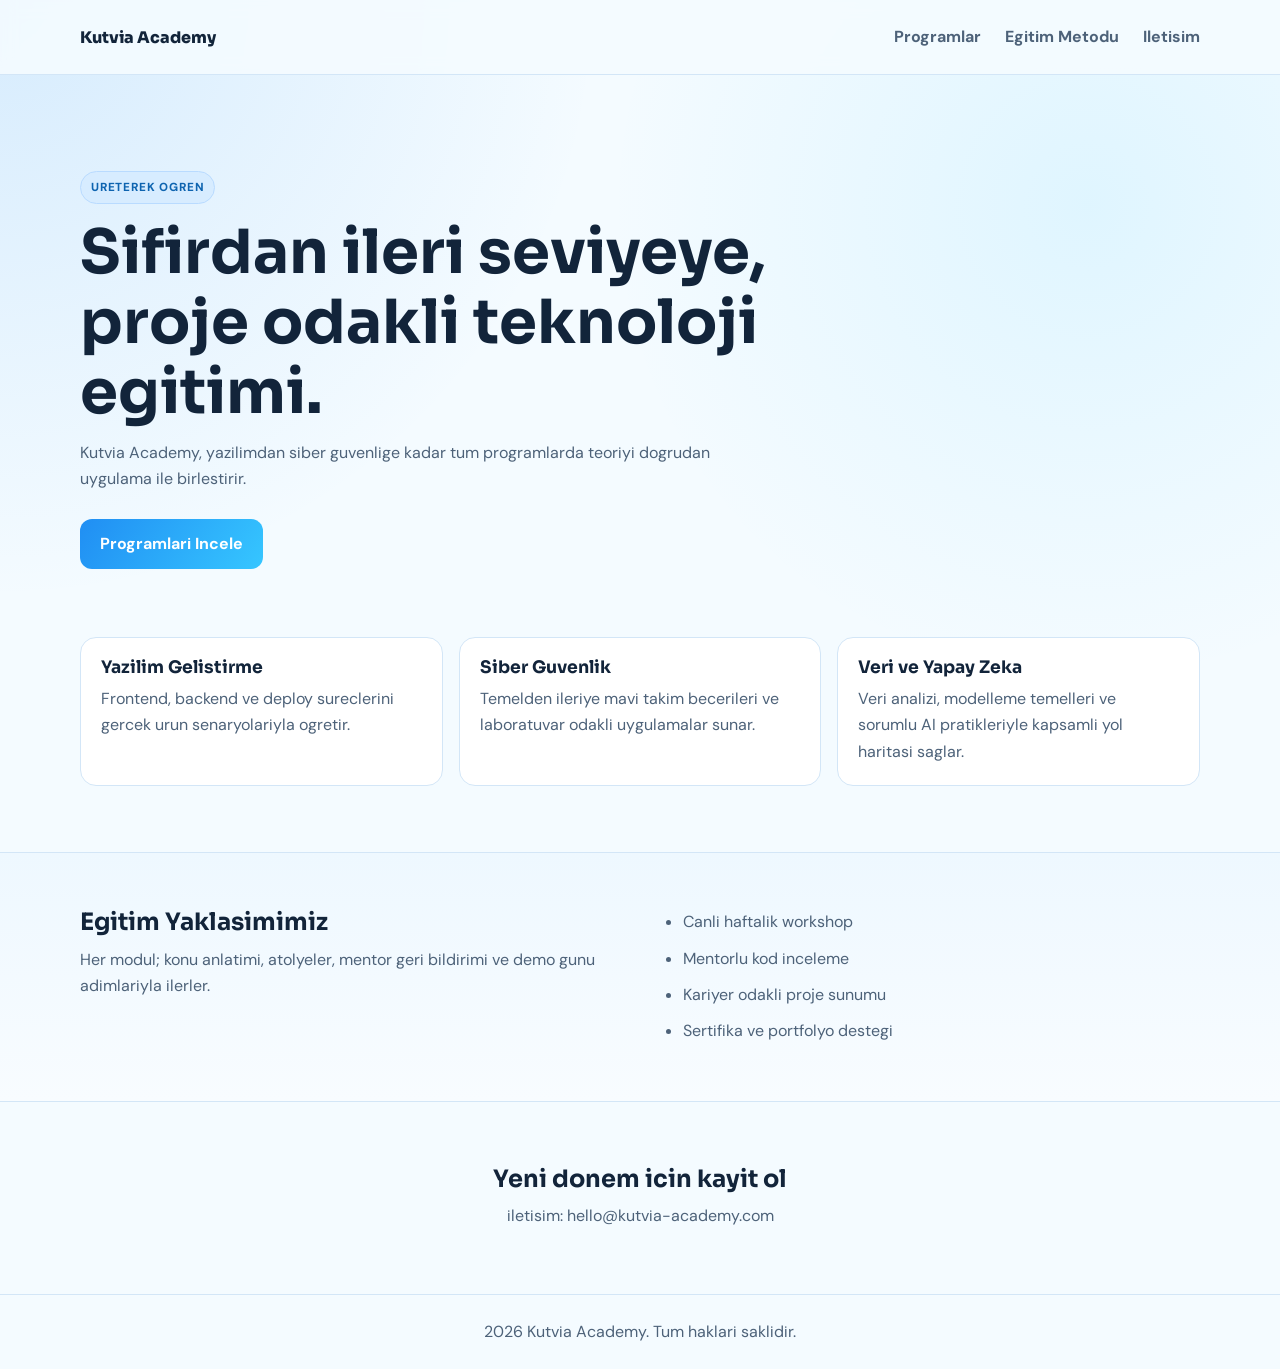
==== index.html @ eec4c349 "Initial standalone brand website" ====
﻿<!DOCTYPE html>
<html lang="tr">
<head>
  <meta charset="UTF-8" />
  <meta name="viewport" content="width=device-width, initial-scale=1.0" />
  <title>Kutvia Academy | Uygulamali Teknoloji Egitimi</title>
  <link rel="preconnect" href="https://fonts.googleapis.com" />
  <link rel="preconnect" href="https://fonts.gstatic.com" crossorigin />
  <link href="https://fonts.googleapis.com/css2?family=Sora:wght@500;600;700;800&family=DM+Sans:wght@400;500;700&display=swap" rel="stylesheet" />
  <link rel="stylesheet" href="assets/css/style.css" />
</head>
<body>
  <header class="site-header">
    <nav class="nav container">
      <a class="logo" href="#ana">Kutvia Academy</a>
      <button class="menu-btn" id="menuBtn" aria-expanded="false" aria-controls="navMenu" aria-label="Menu">
        <span></span><span></span><span></span>
      </button>
      <ul class="menu" id="navMenu">
        <li><a href="#programlar">Programlar</a></li>
        <li><a href="#metot">Egitim Metodu</a></li>
        <li><a href="#iletisim">Iletisim</a></li>
      </ul>
    </nav>
  </header>

  <main id="ana">
    <section class="hero container">
      <p class="eyebrow">Ureterek Ogren</p>
      <h1>Sifirdan ileri seviyeye, proje odakli teknoloji egitimi.</h1>
      <p class="lead">Kutvia Academy, yazilimdan siber guvenlige kadar tum programlarda teoriyi dogrudan uygulama ile birlestirir.</p>
      <a class="btn" href="#programlar">Programlari Incele</a>
    </section>

    <section class="tracks container" id="programlar">
      <article class="track">
        <h2>Yazilim Gelistirme</h2>
        <p>Frontend, backend ve deploy sureclerini gercek urun senaryolariyla ogretir.</p>
      </article>
      <article class="track">
        <h2>Siber Guvenlik</h2>
        <p>Temelden ileriye mavi takim becerileri ve laboratuvar odakli uygulamalar sunar.</p>
      </article>
      <article class="track">
        <h2>Veri ve Yapay Zeka</h2>
        <p>Veri analizi, modelleme temelleri ve sorumlu AI pratikleriyle kapsamli yol haritasi saglar.</p>
      </article>
    </section>

    <section class="method" id="metot">
      <div class="container grid">
        <div>
          <h2>Egitim Yaklasimimiz</h2>
          <p>Her modul; konu anlatimi, atolyeler, mentor geri bildirimi ve demo gunu adimlariyla ilerler.</p>
        </div>
        <ul>
          <li>Canli haftalik workshop</li>
          <li>Mentorlu kod inceleme</li>
          <li>Kariyer odakli proje sunumu</li>
          <li>Sertifika ve portfolyo destegi</li>
        </ul>
      </div>
    </section>

    <section class="contact container" id="iletisim">
      <h2>Yeni donem icin kayit ol</h2>
      <p>iletisim: hello@kutvia-academy.com</p>
    </section>
  </main>

  <footer class="footer">
    <div class="container"><p>2026 Kutvia Academy. Tum haklari saklidir.</p></div>
  </footer>

  <script src="assets/js/main.js"></script>
</body>
</html>
---- assets/css/style.css ----
﻿* { box-sizing: border-box; margin: 0; padding: 0; }
:root {
  --bg: #f4fbff;
  --panel: #ffffff;
  --line: #d3e6f7;
  --text: #12243a;
  --muted: #4d6279;
  --accent: #208ef3;
  --accent-2: #36c6ff;
}
body {
  font-family: "DM Sans", sans-serif;
  color: var(--text);
  line-height: 1.65;
  background:
    radial-gradient(circle at 0 0, rgba(32, 142, 243, 0.14) 0, transparent 32%),
    radial-gradient(circle at 85% 15%, rgba(54, 198, 255, 0.11) 0, transparent 30%),
    var(--bg);
}
body.menu-open { overflow: hidden; }
.container { width: min(1120px, 92%); margin: 0 auto; }
.site-header {
  position: sticky;
  top: 0;
  z-index: 40;
  backdrop-filter: blur(8px);
  background: rgba(244, 251, 255, 0.9);
  border-bottom: 1px solid var(--line);
}
.nav { min-height: 74px; display: flex; align-items: center; justify-content: space-between; }
.logo { text-decoration: none; color: var(--text); font: 800 1rem Sora, sans-serif; }
.menu { list-style: none; display: flex; gap: 24px; }
.menu a { text-decoration: none; color: var(--muted); font-weight: 700; }
.menu a:hover { color: var(--accent); }
.menu-btn { display: none; border: 0; background: none; }
.menu-btn span { display: block; width: 24px; height: 2px; margin: 5px 0; background: var(--text); }
.hero { padding: 96px 0 56px; }
.eyebrow {
  display: inline-block;
  color: #0e64b0;
  background: #d7ecff;
  border: 1px solid #b9dbff;
  border-radius: 999px;
  padding: 6px 10px;
  text-transform: uppercase;
  letter-spacing: 0.07em;
  font-size: 0.73rem;
  font-weight: 800;
  margin-bottom: 14px;
}
h1, h2 { font-family: Sora, sans-serif; line-height: 1.15; }
h1 { font-size: clamp(2rem, 5.8vw, 3.8rem); max-width: 760px; margin-bottom: 12px; }
.lead { color: var(--muted); max-width: 690px; margin-bottom: 26px; }
.btn {
  display: inline-block;
  text-decoration: none;
  padding: 12px 20px;
  border-radius: 12px;
  color: #fff;
  font-weight: 700;
  background: linear-gradient(125deg, var(--accent), var(--accent-2));
}
.tracks { display: grid; grid-template-columns: repeat(3, 1fr); gap: 16px; padding: 12px 0 66px; }
.track {
  background: var(--panel);
  border: 1px solid var(--line);
  border-radius: 16px;
  padding: 20px;
}
.track h2 { font-size: 1.08rem; margin-bottom: 8px; }
.track p { color: var(--muted); }
.method { border-top: 1px solid var(--line); border-bottom: 1px solid var(--line); background: linear-gradient(180deg, #eef8ff, #f8fcff); }
.grid { display: grid; grid-template-columns: 1.05fr 1fr; gap: 24px; padding: 56px 0; }
.grid p { color: var(--muted); margin-top: 10px; }
.grid ul { padding-left: 18px; color: var(--muted); display: grid; gap: 10px; }
.contact { text-align: center; padding: 64px 0; }
.contact p { color: var(--muted); margin-top: 10px; }
.footer { border-top: 1px solid var(--line); text-align: center; padding: 24px 0; color: var(--muted); }

@media (max-width: 860px) {
  .menu-btn { display: block; }
  .menu {
    position: fixed;
    inset: 74px 0 auto 0;
    display: none;
    flex-direction: column;
    gap: 12px;
    padding: 14px 4%;
    background: #f2f9ff;
    border-bottom: 1px solid var(--line);
  }
  .menu.open { display: flex; }
  .tracks, .grid { grid-template-columns: 1fr; }
}
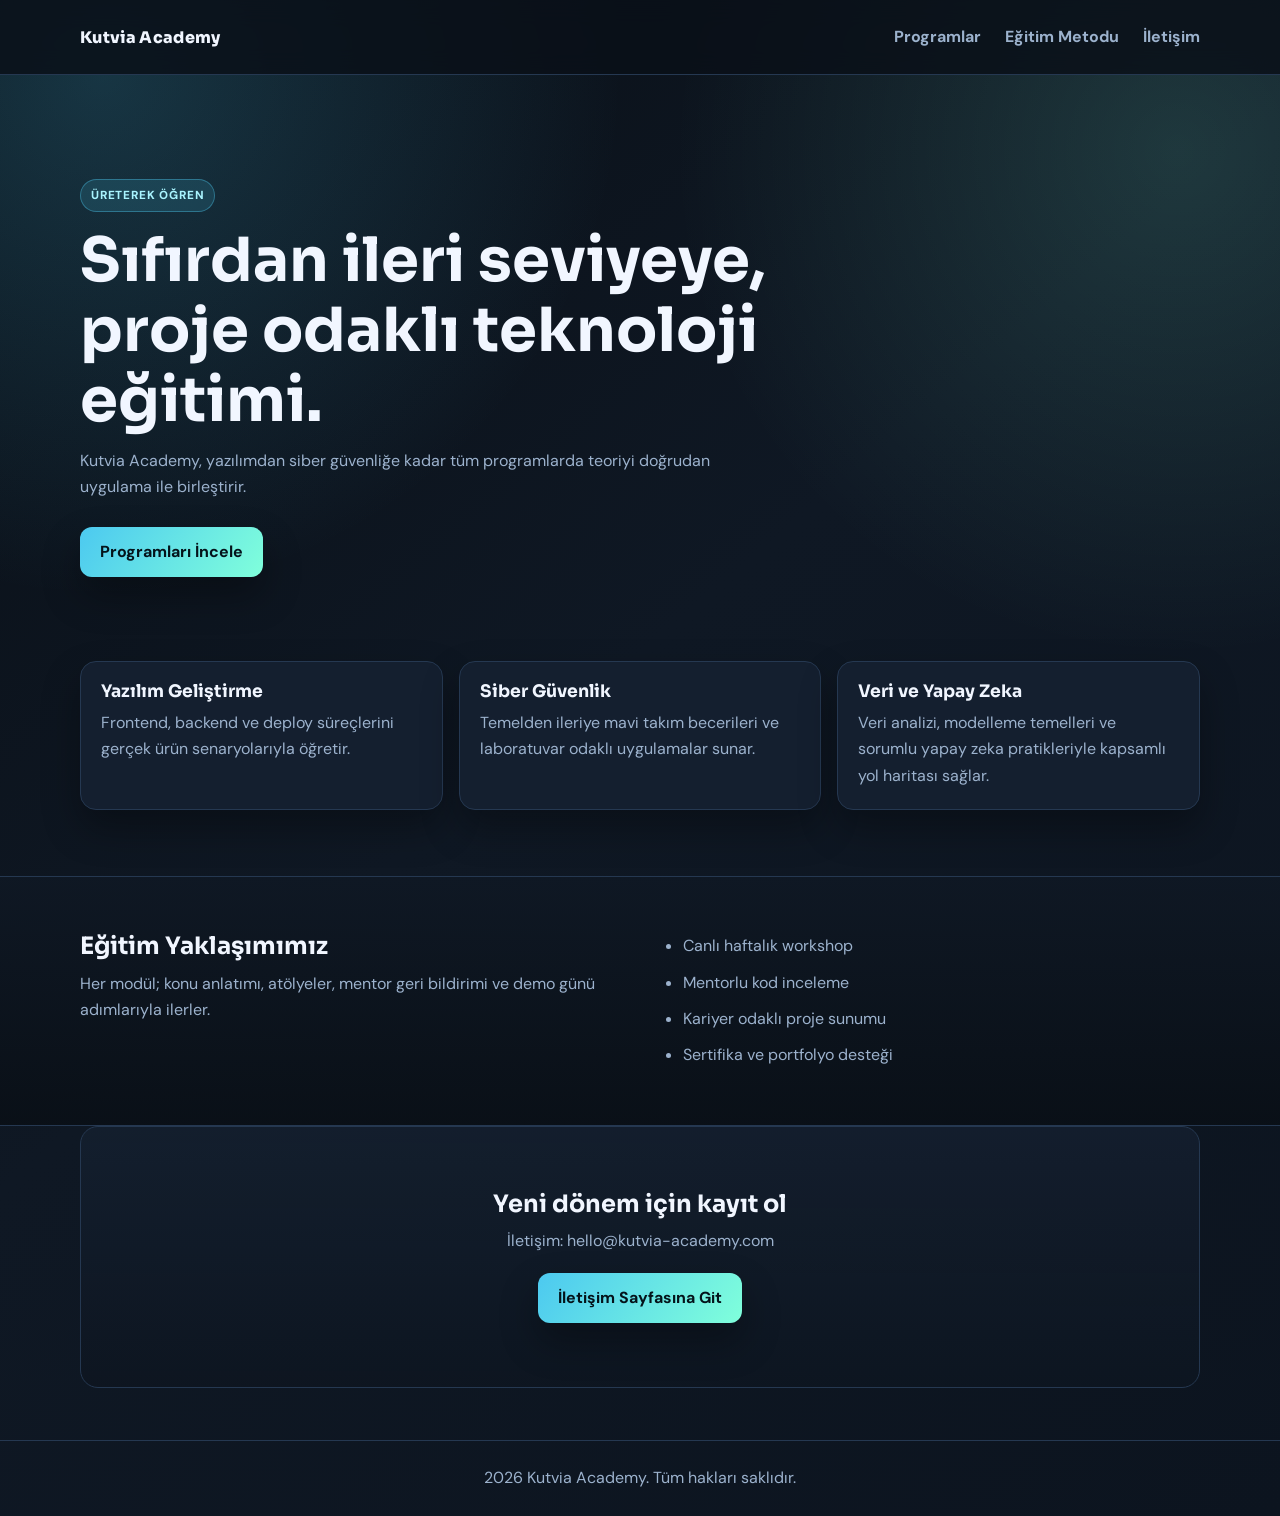
==== commit a2c8b003: "Koyu tema ve mobil uyumlu iletişim sayfasi eklendi" ====
--- a/index.html
+++ b/index.html
@@ -3,7 +3,7 @@
 <head>
   <meta charset="UTF-8" />
   <meta name="viewport" content="width=device-width, initial-scale=1.0" />
-  <title>Kutvia Academy | Uygulamali Teknoloji Egitimi</title>
+  <title>Kutvia Academy | Uygulamalı Teknoloji Eğitimi</title>
   <link rel="preconnect" href="https://fonts.googleapis.com" />
   <link rel="preconnect" href="https://fonts.gstatic.com" crossorigin />
   <link href="https://fonts.googleapis.com/css2?family=Sora:wght@500;600;700;800&family=DM+Sans:wght@400;500;700&display=swap" rel="stylesheet" />
@@ -12,64 +12,65 @@
 <body>
   <header class="site-header">
     <nav class="nav container">
-      <a class="logo" href="#ana">Kutvia Academy</a>
-      <button class="menu-btn" id="menuBtn" aria-expanded="false" aria-controls="navMenu" aria-label="Menu">
+      <a class="logo" href="index.html">Kutvia Academy</a>
+      <button class="menu-btn" id="menuBtn" aria-expanded="false" aria-controls="navMenu" aria-label="Menü">
         <span></span><span></span><span></span>
       </button>
       <ul class="menu" id="navMenu">
         <li><a href="#programlar">Programlar</a></li>
-        <li><a href="#metot">Egitim Metodu</a></li>
-        <li><a href="#iletisim">Iletisim</a></li>
+        <li><a href="#metot">Eğitim Metodu</a></li>
+        <li><a href="contact.html">İletişim</a></li>
       </ul>
     </nav>
   </header>
 
   <main id="ana">
     <section class="hero container">
-      <p class="eyebrow">Ureterek Ogren</p>
-      <h1>Sifirdan ileri seviyeye, proje odakli teknoloji egitimi.</h1>
-      <p class="lead">Kutvia Academy, yazilimdan siber guvenlige kadar tum programlarda teoriyi dogrudan uygulama ile birlestirir.</p>
-      <a class="btn" href="#programlar">Programlari Incele</a>
+      <p class="eyebrow">Üreterek Öğren</p>
+      <h1>Sıfırdan ileri seviyeye, proje odaklı teknoloji eğitimi.</h1>
+      <p class="lead">Kutvia Academy, yazılımdan siber güvenliğe kadar tüm programlarda teoriyi doğrudan uygulama ile birleştirir.</p>
+      <a class="btn" href="#programlar">Programları İncele</a>
     </section>
 
     <section class="tracks container" id="programlar">
       <article class="track">
-        <h2>Yazilim Gelistirme</h2>
-        <p>Frontend, backend ve deploy sureclerini gercek urun senaryolariyla ogretir.</p>
+        <h2>Yazılım Geliştirme</h2>
+        <p>Frontend, backend ve deploy süreçlerini gerçek ürün senaryolarıyla öğretir.</p>
       </article>
       <article class="track">
-        <h2>Siber Guvenlik</h2>
-        <p>Temelden ileriye mavi takim becerileri ve laboratuvar odakli uygulamalar sunar.</p>
+        <h2>Siber Güvenlik</h2>
+        <p>Temelden ileriye mavi takım becerileri ve laboratuvar odaklı uygulamalar sunar.</p>
       </article>
       <article class="track">
         <h2>Veri ve Yapay Zeka</h2>
-        <p>Veri analizi, modelleme temelleri ve sorumlu AI pratikleriyle kapsamli yol haritasi saglar.</p>
+        <p>Veri analizi, modelleme temelleri ve sorumlu yapay zeka pratikleriyle kapsamlı yol haritası sağlar.</p>
       </article>
     </section>
 
     <section class="method" id="metot">
       <div class="container grid">
         <div>
-          <h2>Egitim Yaklasimimiz</h2>
-          <p>Her modul; konu anlatimi, atolyeler, mentor geri bildirimi ve demo gunu adimlariyla ilerler.</p>
+          <h2>Eğitim Yaklaşımımız</h2>
+          <p>Her modül; konu anlatımı, atölyeler, mentor geri bildirimi ve demo günü adımlarıyla ilerler.</p>
         </div>
         <ul>
-          <li>Canli haftalik workshop</li>
+          <li>Canlı haftalık workshop</li>
           <li>Mentorlu kod inceleme</li>
-          <li>Kariyer odakli proje sunumu</li>
-          <li>Sertifika ve portfolyo destegi</li>
+          <li>Kariyer odaklı proje sunumu</li>
+          <li>Sertifika ve portfolyo desteği</li>
         </ul>
       </div>
     </section>
 
     <section class="contact container" id="iletisim">
-      <h2>Yeni donem icin kayit ol</h2>
-      <p>iletisim: hello@kutvia-academy.com</p>
+      <h2>Yeni dönem için kayıt ol</h2>
+      <p>İletişim: hello@kutvia-academy.com</p>
+      <a class="btn" href="contact.html">İletişim Sayfasına Git</a>
     </section>
   </main>
 
   <footer class="footer">
-    <div class="container"><p>2026 Kutvia Academy. Tum haklari saklidir.</p></div>
+    <div class="container"><p>2026 Kutvia Academy. Tüm hakları saklıdır.</p></div>
   </footer>
 
   <script src="assets/js/main.js"></script>
--- a/assets/css/style.css
+++ b/assets/css/style.css
@@ -1,20 +1,24 @@
 ﻿* { box-sizing: border-box; margin: 0; padding: 0; }
 :root {
-  --bg: #f4fbff;
-  --panel: #ffffff;
-  --line: #d3e6f7;
-  --text: #12243a;
-  --muted: #4d6279;
-  --accent: #208ef3;
-  --accent-2: #36c6ff;
+  --bg: #0a1018;
+  --bg-soft: #0f1824;
+  --panel: #141f2f;
+  --panel-2: #1a273a;
+  --line: #253851;
+  --text: #f1f6ff;
+  --muted: #9cb2cd;
+  --accent: #4cc9f0;
+  --accent-2: #80ffdb;
+  --shadow: 0 18px 38px rgba(0, 0, 0, 0.32);
 }
 body {
   font-family: "DM Sans", sans-serif;
   color: var(--text);
   line-height: 1.65;
   background:
-    radial-gradient(circle at 0 0, rgba(32, 142, 243, 0.14) 0, transparent 32%),
-    radial-gradient(circle at 85% 15%, rgba(54, 198, 255, 0.11) 0, transparent 30%),
+    radial-gradient(circle at 8% 5%, rgba(76, 201, 240, 0.2) 0, transparent 28%),
+    radial-gradient(circle at 92% 10%, rgba(128, 255, 219, 0.14) 0, transparent 28%),
+    linear-gradient(140deg, #090f16 0%, #0f1824 46%, #0c141f 100%),
     var(--bg);
 }
 body.menu-open { overflow: hidden; }
@@ -23,23 +27,23 @@
   position: sticky;
   top: 0;
   z-index: 40;
-  backdrop-filter: blur(8px);
-  background: rgba(244, 251, 255, 0.9);
+  backdrop-filter: blur(12px);
+  background: rgba(10, 16, 24, 0.84);
   border-bottom: 1px solid var(--line);
 }
 .nav { min-height: 74px; display: flex; align-items: center; justify-content: space-between; }
-.logo { text-decoration: none; color: var(--text); font: 800 1rem Sora, sans-serif; }
+.logo { text-decoration: none; color: var(--text); font: 800 1rem Sora, sans-serif; letter-spacing: 0.02em; }
 .menu { list-style: none; display: flex; gap: 24px; }
 .menu a { text-decoration: none; color: var(--muted); font-weight: 700; }
-.menu a:hover { color: var(--accent); }
-.menu-btn { display: none; border: 0; background: none; }
+.menu a:hover { color: var(--accent-2); }
+.menu-btn { display: none; border: 0; background: none; cursor: pointer; }
 .menu-btn span { display: block; width: 24px; height: 2px; margin: 5px 0; background: var(--text); }
-.hero { padding: 96px 0 56px; }
+.hero { padding: 104px 0 72px; }
 .eyebrow {
   display: inline-block;
-  color: #0e64b0;
-  background: #d7ecff;
-  border: 1px solid #b9dbff;
+  color: #a9f4ff;
+  background: rgba(76, 201, 240, 0.14);
+  border: 1px solid rgba(76, 201, 240, 0.38);
   border-radius: 999px;
   padding: 6px 10px;
   text-transform: uppercase;
@@ -56,26 +60,121 @@
   text-decoration: none;
   padding: 12px 20px;
   border-radius: 12px;
-  color: #fff;
+  color: #04131a;
   font-weight: 700;
   background: linear-gradient(125deg, var(--accent), var(--accent-2));
-}
+  box-shadow: var(--shadow);
+  transition: transform 0.22s ease, filter 0.22s ease;
+}
+.btn:hover { transform: translateY(-2px); filter: brightness(1.06); }
 .tracks { display: grid; grid-template-columns: repeat(3, 1fr); gap: 16px; padding: 12px 0 66px; }
 .track {
   background: var(--panel);
   border: 1px solid var(--line);
   border-radius: 16px;
   padding: 20px;
+  box-shadow: var(--shadow);
 }
 .track h2 { font-size: 1.08rem; margin-bottom: 8px; }
 .track p { color: var(--muted); }
-.method { border-top: 1px solid var(--line); border-bottom: 1px solid var(--line); background: linear-gradient(180deg, #eef8ff, #f8fcff); }
+.method {
+  border-top: 1px solid var(--line);
+  border-bottom: 1px solid var(--line);
+  background: linear-gradient(180deg, rgba(15, 24, 36, 0.88), rgba(9, 15, 22, 0.9));
+}
 .grid { display: grid; grid-template-columns: 1.05fr 1fr; gap: 24px; padding: 56px 0; }
 .grid p { color: var(--muted); margin-top: 10px; }
 .grid ul { padding-left: 18px; color: var(--muted); display: grid; gap: 10px; }
-.contact { text-align: center; padding: 64px 0; }
+.contact {
+  text-align: center;
+  padding: 64px 0;
+  background: linear-gradient(180deg, rgba(20, 31, 47, 0.85), rgba(13, 21, 32, 0.82));
+  border: 1px solid var(--line);
+  border-radius: 18px;
+  margin-bottom: 52px;
+}
 .contact p { color: var(--muted); margin-top: 10px; }
+.contact .btn { margin-top: 18px; }
 .footer { border-top: 1px solid var(--line); text-align: center; padding: 24px 0; color: var(--muted); }
+
+.contact-page {
+  padding: 44px 0 70px;
+}
+
+.contact-hero {
+  padding: 48px 0 24px;
+}
+
+.contact-layout {
+  display: grid;
+  grid-template-columns: 1.2fr 0.8fr;
+  gap: 18px;
+  align-items: start;
+}
+
+.contact-card {
+  background: linear-gradient(180deg, rgba(20, 31, 47, 0.9), rgba(11, 19, 29, 0.88));
+  border: 1px solid var(--line);
+  border-radius: 18px;
+  padding: 24px;
+  box-shadow: var(--shadow);
+}
+
+.contact-card h2 {
+  margin-bottom: 14px;
+}
+
+.contact-form {
+  display: grid;
+  gap: 10px;
+}
+
+.contact-form label {
+  font-weight: 700;
+  color: #d6e6ff;
+}
+
+.contact-form input,
+.contact-form select,
+.contact-form textarea {
+  width: 100%;
+  border: 1px solid #304964;
+  background: #111c2b;
+  color: var(--text);
+  border-radius: 10px;
+  padding: 12px;
+  font: inherit;
+}
+
+.contact-form input:focus,
+.contact-form select:focus,
+.contact-form textarea:focus {
+  outline: 2px solid rgba(76, 201, 240, 0.42);
+  border-color: rgba(76, 201, 240, 0.8);
+}
+
+.contact-form textarea {
+  resize: vertical;
+}
+
+.contact-info p {
+  color: var(--muted);
+  margin-bottom: 8px;
+}
+
+.text-link {
+  color: var(--accent-2);
+  font-weight: 700;
+  text-decoration: none;
+}
+
+.text-link:hover {
+  color: #b6ffe9;
+}
+
+.menu a[aria-current="page"] {
+  color: var(--accent-2);
+}
 
 @media (max-width: 860px) {
   .menu-btn { display: block; }
@@ -86,9 +185,30 @@
     flex-direction: column;
     gap: 12px;
     padding: 14px 4%;
-    background: #f2f9ff;
+    background: rgba(10, 16, 24, 0.98);
     border-bottom: 1px solid var(--line);
   }
   .menu.open { display: flex; }
-  .tracks, .grid { grid-template-columns: 1fr; }
-}
+  .hero { padding-top: 84px; }
+  .tracks, .grid, .contact-layout { grid-template-columns: 1fr; }
+}
+
+@media (max-width: 560px) {
+  .container { width: min(1120px, 94%); }
+  .nav { min-height: 68px; }
+  .menu {
+    inset: 68px 0 auto 0;
+    padding: 16px 5%;
+  }
+  .hero { padding: 72px 0 54px; }
+  .track { padding: 18px; }
+  .contact {
+    border-radius: 14px;
+    margin-bottom: 36px;
+    padding: 52px 14px;
+  }
+  .contact-card {
+    border-radius: 14px;
+    padding: 18px;
+  }
+}
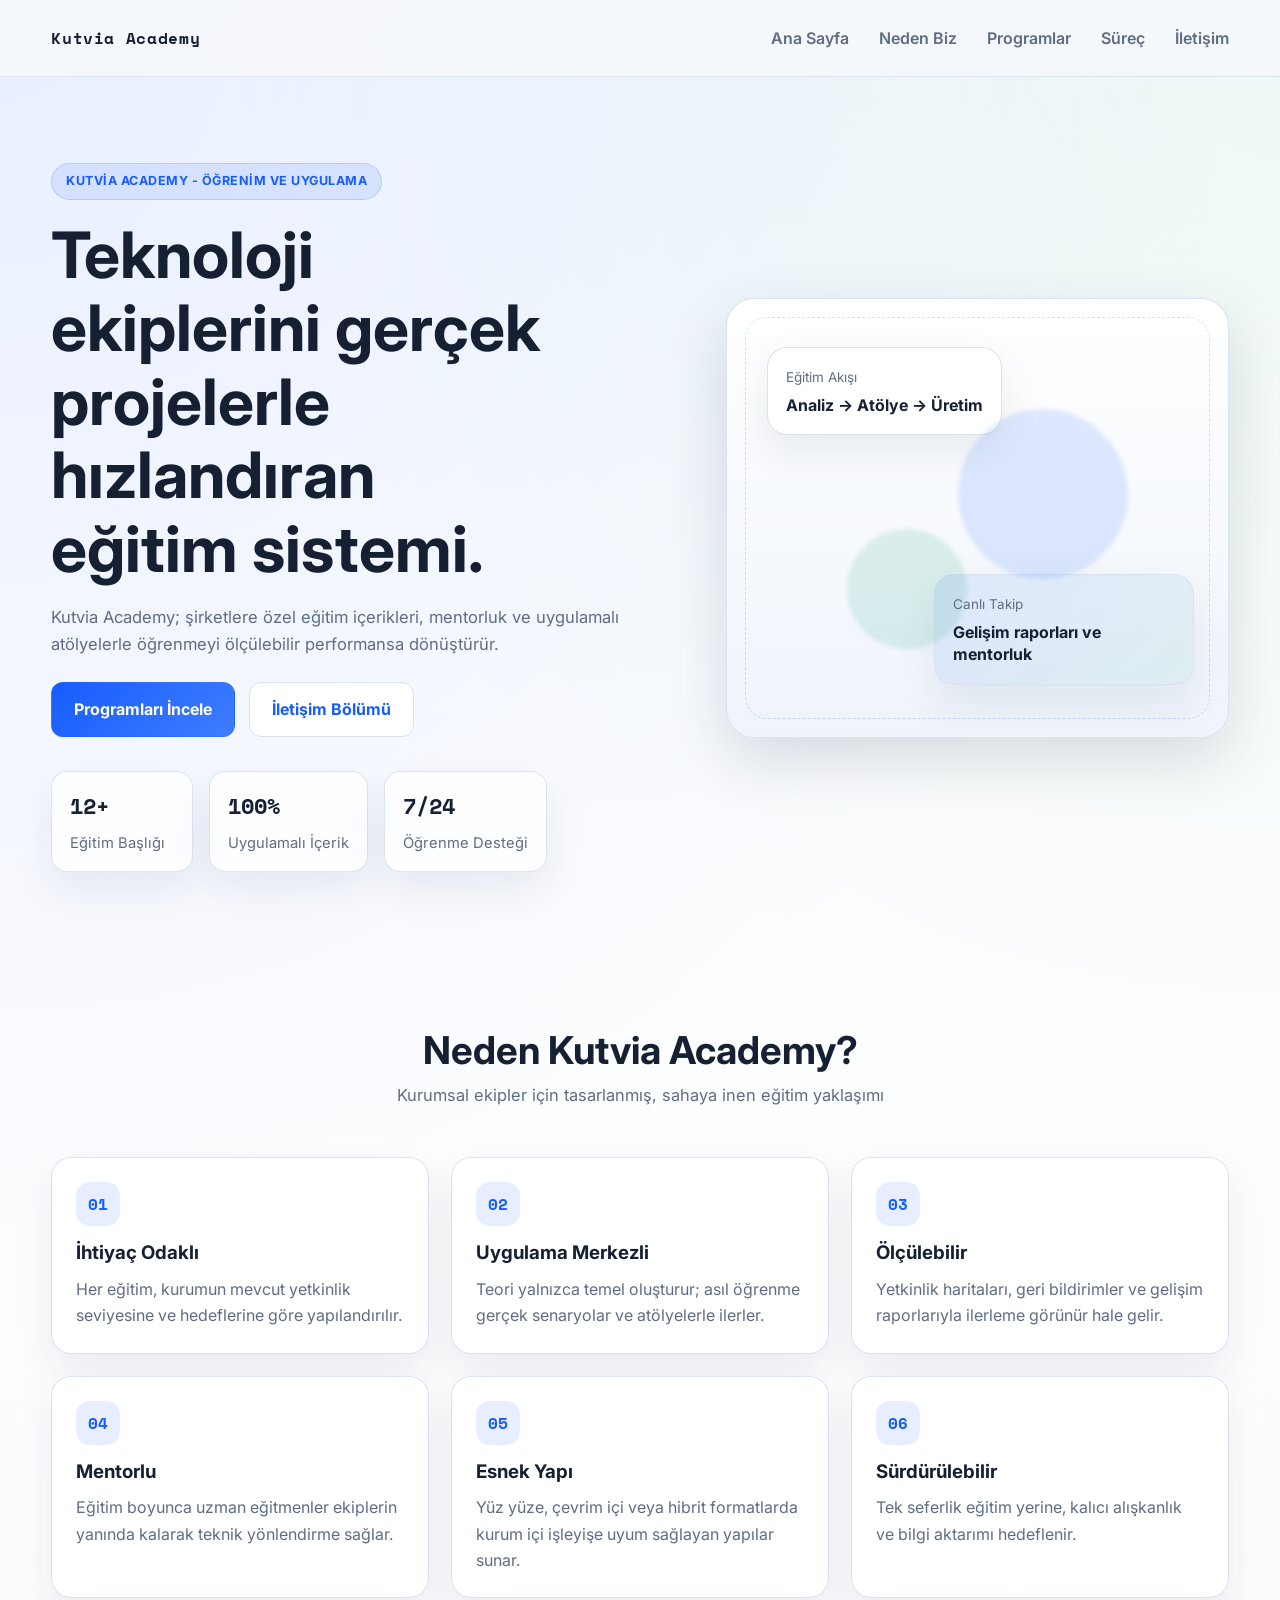
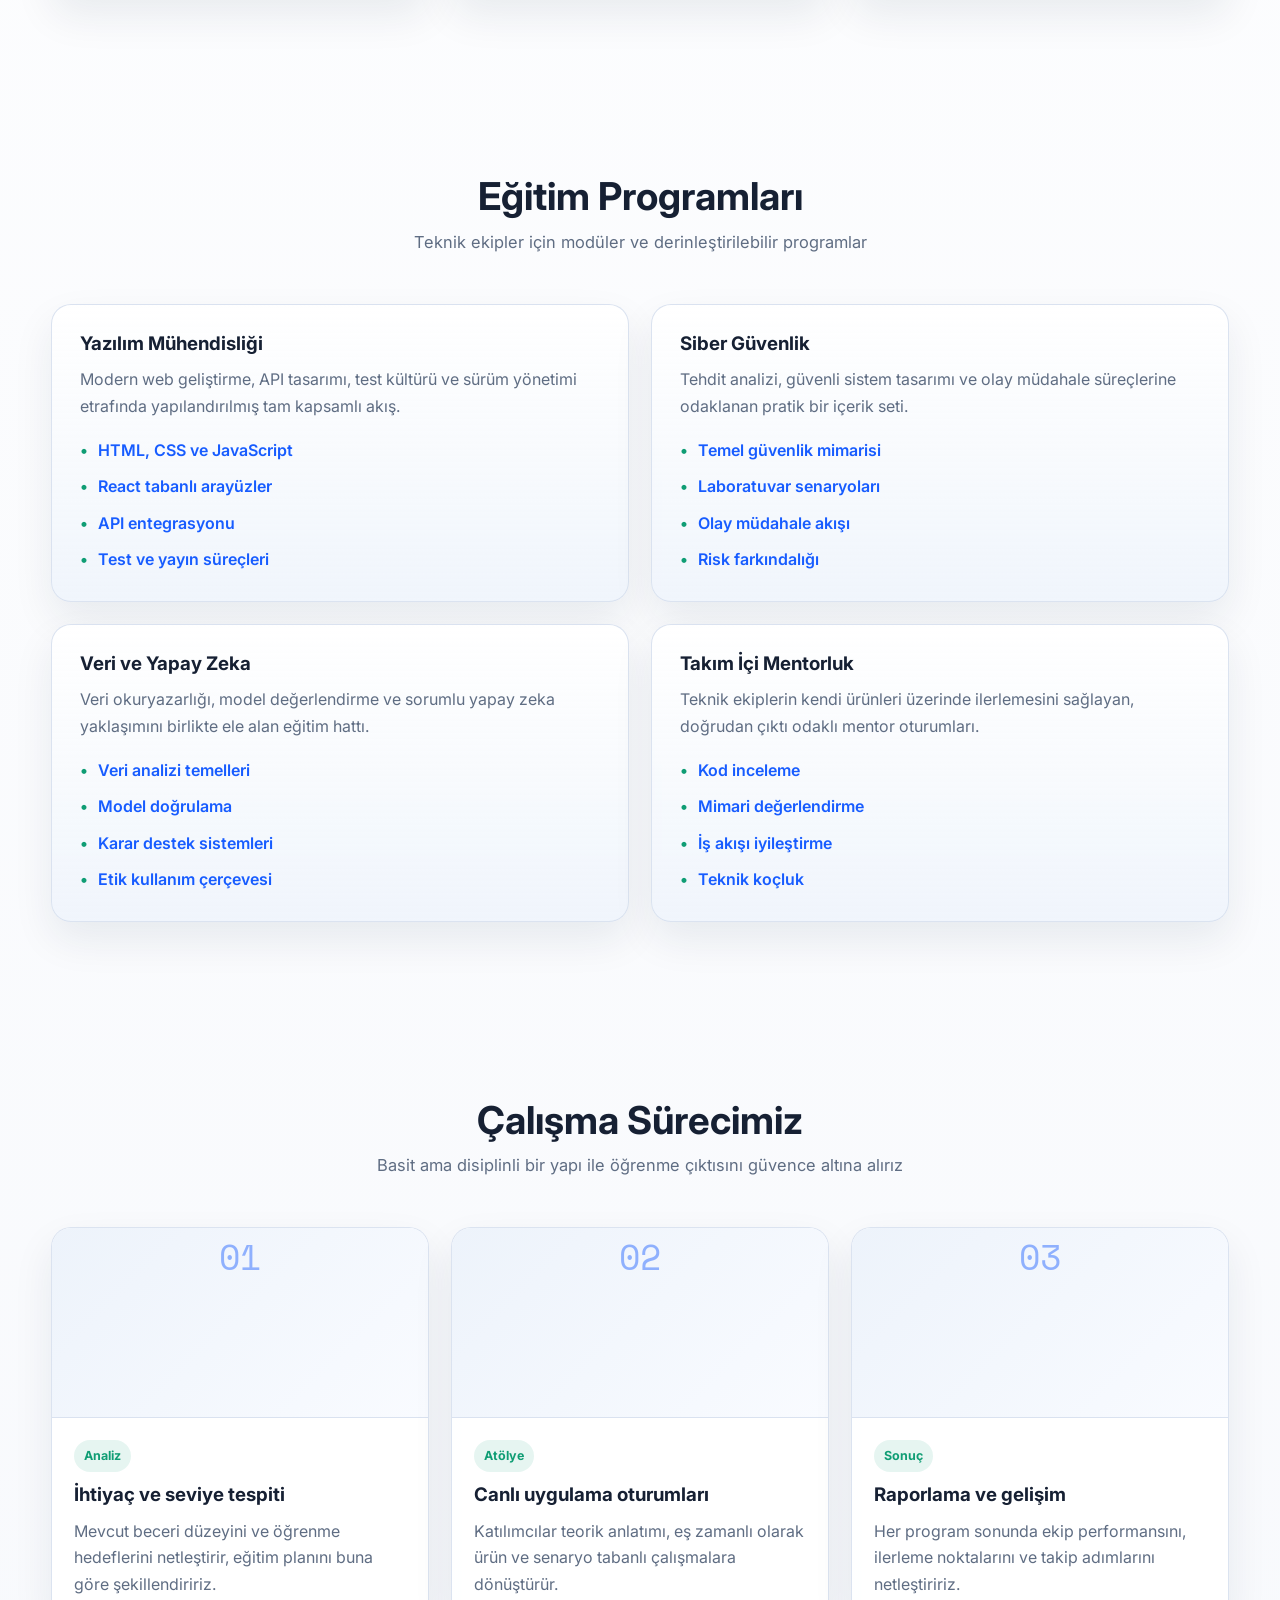
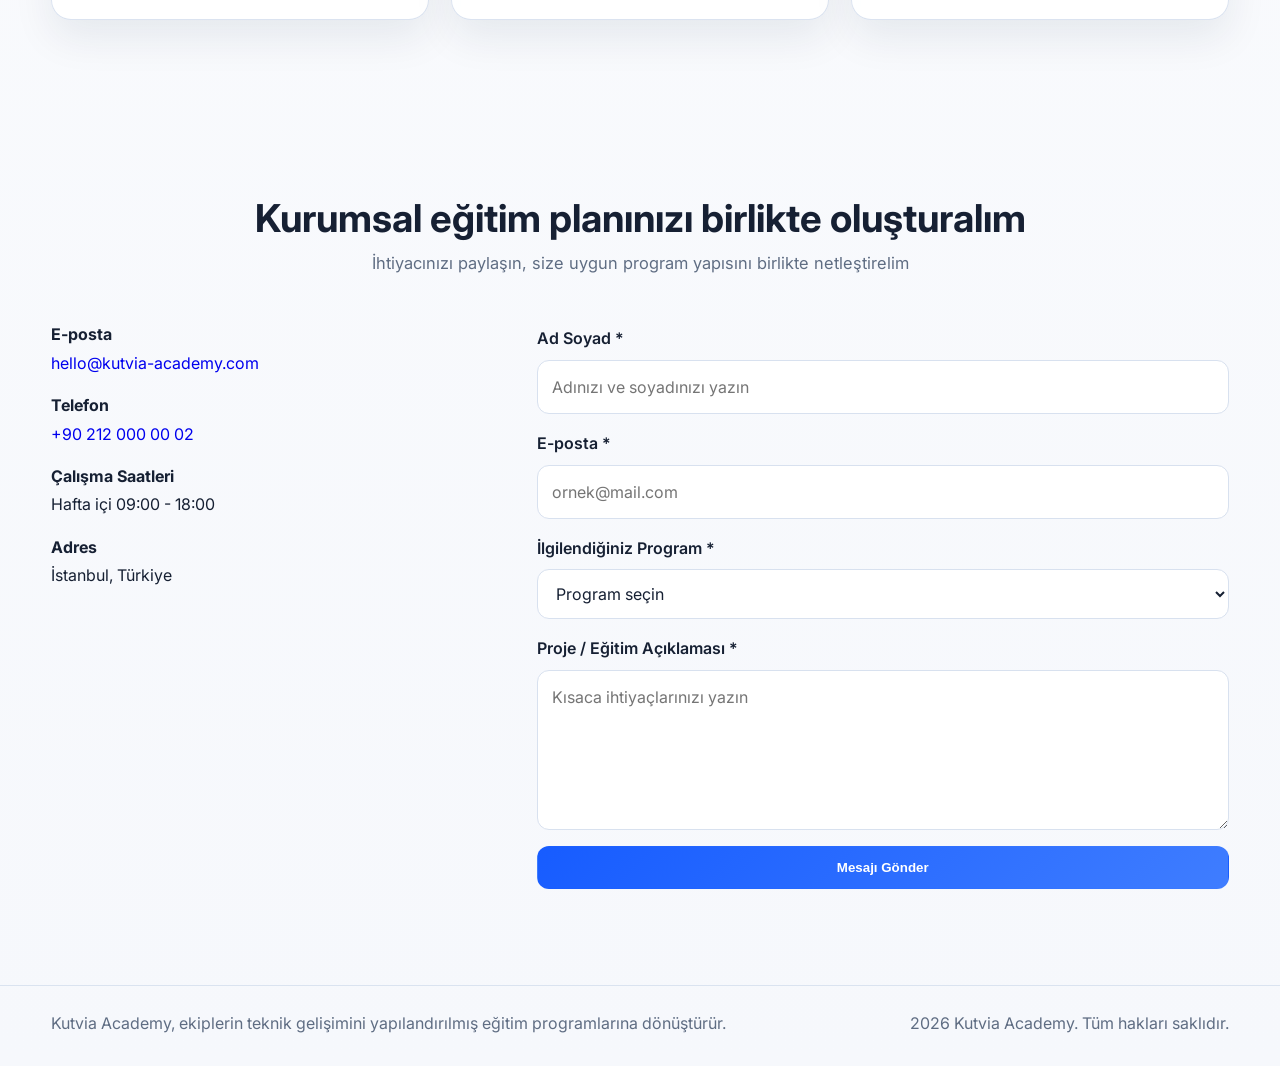
==== commit 884ba6ac: "Convert academy to single-page layout" ====
--- a/index.html
+++ b/index.html
@@ -6,71 +6,264 @@
   <title>Kutvia Academy | Uygulamalı Teknoloji Eğitimi</title>
   <link rel="preconnect" href="https://fonts.googleapis.com" />
   <link rel="preconnect" href="https://fonts.gstatic.com" crossorigin />
-  <link href="https://fonts.googleapis.com/css2?family=Sora:wght@500;600;700;800&family=DM+Sans:wght@400;500;700&display=swap" rel="stylesheet" />
+  <link href="https://fonts.googleapis.com/css2?family=Inter:wght@300;400;500;600;700;800&family=Space+Mono:wght@400;700&display=swap" rel="stylesheet" />
   <link rel="stylesheet" href="assets/css/style.css" />
 </head>
 <body>
-  <header class="site-header">
-    <nav class="nav container">
-      <a class="logo" href="index.html">Kutvia Academy</a>
-      <button class="menu-btn" id="menuBtn" aria-expanded="false" aria-controls="navMenu" aria-label="Menü">
-        <span></span><span></span><span></span>
-      </button>
-      <ul class="menu" id="navMenu">
-        <li><a href="#programlar">Programlar</a></li>
-        <li><a href="#metot">Eğitim Metodu</a></li>
-        <li><a href="contact.html">İletişim</a></li>
-      </ul>
+  <header class="header">
+    <nav class="navbar container">
+      <div class="nav-wrapper">
+        <a href="index.html" class="logo">Kutvia Academy</a>
+        <button class="hamburger" id="hamburger" aria-label="Menü aç/kapat" aria-expanded="false" aria-controls="navMenu">
+          <span></span>
+          <span></span>
+          <span></span>
+        </button>
+        <ul class="nav-menu" id="navMenu">
+          <li><a href="#ana">Ana Sayfa</a></li>
+          <li><a href="#neden">Neden Biz</a></li>
+          <li><a href="#programlar">Programlar</a></li>
+          <li><a href="#surec">Süreç</a></li>
+          <li><a href="#iletisim">İletişim</a></li>
+        </ul>
+      </div>
     </nav>
   </header>
 
   <main id="ana">
-    <section class="hero container">
-      <p class="eyebrow">Üreterek Öğren</p>
-      <h1>Sıfırdan ileri seviyeye, proje odaklı teknoloji eğitimi.</h1>
-      <p class="lead">Kutvia Academy, yazılımdan siber güvenliğe kadar tüm programlarda teoriyi doğrudan uygulama ile birleştirir.</p>
-      <a class="btn" href="#programlar">Programları İncele</a>
-    </section>
-
-    <section class="tracks container" id="programlar">
-      <article class="track">
-        <h2>Yazılım Geliştirme</h2>
-        <p>Frontend, backend ve deploy süreçlerini gerçek ürün senaryolarıyla öğretir.</p>
-      </article>
-      <article class="track">
-        <h2>Siber Güvenlik</h2>
-        <p>Temelden ileriye mavi takım becerileri ve laboratuvar odaklı uygulamalar sunar.</p>
-      </article>
-      <article class="track">
-        <h2>Veri ve Yapay Zeka</h2>
-        <p>Veri analizi, modelleme temelleri ve sorumlu yapay zeka pratikleriyle kapsamlı yol haritası sağlar.</p>
-      </article>
-    </section>
-
-    <section class="method" id="metot">
-      <div class="container grid">
-        <div>
-          <h2>Eğitim Yaklaşımımız</h2>
-          <p>Her modül; konu anlatımı, atölyeler, mentor geri bildirimi ve demo günü adımlarıyla ilerler.</p>
-        </div>
-        <ul>
-          <li>Canlı haftalık workshop</li>
-          <li>Mentorlu kod inceleme</li>
-          <li>Kariyer odaklı proje sunumu</li>
-          <li>Sertifika ve portfolyo desteği</li>
-        </ul>
-      </div>
-    </section>
-
-    <section class="contact container" id="iletisim">
-      <h2>Yeni dönem için kayıt ol</h2>
-      <p>İletişim: hello@kutvia-academy.com</p>
-      <a class="btn" href="contact.html">İletişim Sayfasına Git</a>
+    <section class="hero">
+      <div class="container hero-grid">
+        <div class="hero-content">
+          <span class="badge">Kutvia Academy - Öğrenim ve Uygulama</span>
+          <h1>Teknoloji ekiplerini gerçek projelerle hızlandıran eğitim sistemi.</h1>
+          <p>Kutvia Academy; şirketlere özel eğitim içerikleri, mentorluk ve uygulamalı atölyelerle öğrenmeyi ölçülebilir performansa dönüştürür.</p>
+          <div class="hero-buttons">
+            <a href="#programlar" class="btn btn-primary">Programları İncele</a>
+            <a href="#iletisim" class="btn btn-secondary">İletişim Bölümü</a>
+          </div>
+          <div class="hero-stats">
+            <div class="stat">
+              <span class="stat-number">12+</span>
+              <span class="stat-label">Eğitim Başlığı</span>
+            </div>
+            <div class="stat">
+              <span class="stat-number">100%</span>
+              <span class="stat-label">Uygulamalı İçerik</span>
+            </div>
+            <div class="stat">
+              <span class="stat-number">7/24</span>
+              <span class="stat-label">Öğrenme Desteği</span>
+            </div>
+          </div>
+        </div>
+        <div class="hero-visual" aria-hidden="true">
+          <div class="visual-card visual-card-main">
+            <p>Eğitim Akışı</p>
+            <strong>Analiz → Atölye → Üretim</strong>
+          </div>
+          <div class="visual-card visual-card-accent">
+            <p>Canlı Takip</p>
+            <strong>Gelişim raporları ve mentorluk</strong>
+          </div>
+          <span class="shape shape-one"></span>
+          <span class="shape shape-two"></span>
+        </div>
+      </div>
+    </section>
+
+    <section class="features" id="neden">
+      <div class="container">
+        <div class="section-header">
+          <h2>Neden Kutvia Academy?</h2>
+          <p>Kurumsal ekipler için tasarlanmış, sahaya inen eğitim yaklaşımı</p>
+        </div>
+        <div class="features-grid">
+          <article class="feature-card">
+            <div class="feature-icon">01</div>
+            <h3>İhtiyaç Odaklı</h3>
+            <p>Her eğitim, kurumun mevcut yetkinlik seviyesine ve hedeflerine göre yapılandırılır.</p>
+          </article>
+          <article class="feature-card">
+            <div class="feature-icon">02</div>
+            <h3>Uygulama Merkezli</h3>
+            <p>Teori yalnızca temel oluşturur; asıl öğrenme gerçek senaryolar ve atölyelerle ilerler.</p>
+          </article>
+          <article class="feature-card">
+            <div class="feature-icon">03</div>
+            <h3>Ölçülebilir</h3>
+            <p>Yetkinlik haritaları, geri bildirimler ve gelişim raporlarıyla ilerleme görünür hale gelir.</p>
+          </article>
+          <article class="feature-card">
+            <div class="feature-icon">04</div>
+            <h3>Mentorlu</h3>
+            <p>Eğitim boyunca uzman eğitmenler ekiplerin yanında kalarak teknik yönlendirme sağlar.</p>
+          </article>
+          <article class="feature-card">
+            <div class="feature-icon">05</div>
+            <h3>Esnek Yapı</h3>
+            <p>Yüz yüze, çevrim içi veya hibrit formatlarda kurum içi işleyişe uyum sağlayan yapılar sunar.</p>
+          </article>
+          <article class="feature-card">
+            <div class="feature-icon">06</div>
+            <h3>Sürdürülebilir</h3>
+            <p>Tek seferlik eğitim yerine, kalıcı alışkanlık ve bilgi aktarımı hedeflenir.</p>
+          </article>
+        </div>
+      </div>
+    </section>
+
+    <section class="services" id="programlar">
+      <div class="container">
+        <div class="section-header">
+          <h2>Eğitim Programları</h2>
+          <p>Teknik ekipler için modüler ve derinleştirilebilir programlar</p>
+        </div>
+        <div class="services-grid">
+          <article class="service-item">
+            <h3>Yazılım Mühendisliği</h3>
+            <p>Modern web geliştirme, API tasarımı, test kültürü ve sürüm yönetimi etrafında yapılandırılmış tam kapsamlı akış.</p>
+            <ul class="tech-list">
+              <li>HTML, CSS ve JavaScript</li>
+              <li>React tabanlı arayüzler</li>
+              <li>API entegrasyonu</li>
+              <li>Test ve yayın süreçleri</li>
+            </ul>
+          </article>
+          <article class="service-item">
+            <h3>Siber Güvenlik</h3>
+            <p>Tehdit analizi, güvenli sistem tasarımı ve olay müdahale süreçlerine odaklanan pratik bir içerik seti.</p>
+            <ul class="tech-list">
+              <li>Temel güvenlik mimarisi</li>
+              <li>Laboratuvar senaryoları</li>
+              <li>Olay müdahale akışı</li>
+              <li>Risk farkındalığı</li>
+            </ul>
+          </article>
+          <article class="service-item">
+            <h3>Veri ve Yapay Zeka</h3>
+            <p>Veri okuryazarlığı, model değerlendirme ve sorumlu yapay zeka yaklaşımını birlikte ele alan eğitim hattı.</p>
+            <ul class="tech-list">
+              <li>Veri analizi temelleri</li>
+              <li>Model doğrulama</li>
+              <li>Karar destek sistemleri</li>
+              <li>Etik kullanım çerçevesi</li>
+            </ul>
+          </article>
+          <article class="service-item">
+            <h3>Takım İçi Mentorluk</h3>
+            <p>Teknik ekiplerin kendi ürünleri üzerinde ilerlemesini sağlayan, doğrudan çıktı odaklı mentor oturumları.</p>
+            <ul class="tech-list">
+              <li>Kod inceleme</li>
+              <li>Mimari değerlendirme</li>
+              <li>İş akışı iyileştirme</li>
+              <li>Teknik koçluk</li>
+            </ul>
+          </article>
+        </div>
+      </div>
+    </section>
+
+    <section class="portfolio" id="surec">
+      <div class="container">
+        <div class="section-header">
+          <h2>Çalışma Sürecimiz</h2>
+          <p>Basit ama disiplinli bir yapı ile öğrenme çıktısını güvence altına alırız</p>
+        </div>
+        <div class="portfolio-grid">
+          <article class="portfolio-card">
+            <div class="portfolio-image">
+              <div class="image-placeholder">01</div>
+            </div>
+            <div class="portfolio-content">
+              <span class="portfolio-tag">Analiz</span>
+              <h3>İhtiyaç ve seviye tespiti</h3>
+              <p>Mevcut beceri düzeyini ve öğrenme hedeflerini netleştirir, eğitim planını buna göre şekillendiririz.</p>
+            </div>
+          </article>
+          <article class="portfolio-card">
+            <div class="portfolio-image">
+              <div class="image-placeholder">02</div>
+            </div>
+            <div class="portfolio-content">
+              <span class="portfolio-tag">Atölye</span>
+              <h3>Canlı uygulama oturumları</h3>
+              <p>Katılımcılar teorik anlatımı, eş zamanlı olarak ürün ve senaryo tabanlı çalışmalara dönüştürür.</p>
+            </div>
+          </article>
+          <article class="portfolio-card">
+            <div class="portfolio-image">
+              <div class="image-placeholder">03</div>
+            </div>
+            <div class="portfolio-content">
+              <span class="portfolio-tag">Sonuç</span>
+              <h3>Raporlama ve gelişim</h3>
+              <p>Her program sonunda ekip performansını, ilerleme noktalarını ve takip adımlarını netleştiririz.</p>
+            </div>
+          </article>
+        </div>
+      </div>
+    </section>
+
+    <section class="contact" id="iletisim">
+      <div class="container">
+        <div class="section-header">
+          <h2>Kurumsal eğitim planınızı birlikte oluşturalım</h2>
+          <p>İhtiyacınızı paylaşın, size uygun program yapısını birlikte netleştirelim</p>
+        </div>
+        <div class="contact-wrapper">
+          <div class="contact-info">
+            <div class="info-item">
+              <h4>E-posta</h4>
+              <a href="mailto:hello@kutvia-academy.com">hello@kutvia-academy.com</a>
+            </div>
+            <div class="info-item">
+              <h4>Telefon</h4>
+              <a href="tel:+902120000002">+90 212 000 00 02</a>
+            </div>
+            <div class="info-item">
+              <h4>Çalışma Saatleri</h4>
+              <p>Hafta içi 09:00 - 18:00</p>
+            </div>
+            <div class="info-item">
+              <h4>Adres</h4>
+              <p>İstanbul, Türkiye</p>
+            </div>
+          </div>
+          <form class="contact-form" action="#" method="post">
+            <div class="form-group">
+              <label for="adSoyad">Ad Soyad *</label>
+              <input id="adSoyad" name="adSoyad" type="text" placeholder="Adınızı ve soyadınızı yazın" required />
+            </div>
+            <div class="form-group">
+              <label for="eposta">E-posta *</label>
+              <input id="eposta" name="eposta" type="email" placeholder="ornek@mail.com" required />
+            </div>
+            <div class="form-group">
+              <label for="program">İlgilendiğiniz Program *</label>
+              <select id="program" name="program" required>
+                <option value="" selected disabled>Program seçin</option>
+                <option value="yazilim">Yazılım Mühendisliği</option>
+                <option value="siber">Siber Güvenlik</option>
+                <option value="veri-ai">Veri ve Yapay Zeka</option>
+                <option value="mentorluk">Takım İçi Mentorluk</option>
+              </select>
+            </div>
+            <div class="form-group">
+              <label for="mesaj">Proje / Eğitim Açıklaması *</label>
+              <textarea id="mesaj" name="mesaj" rows="5" placeholder="Kısaca ihtiyaçlarınızı yazın" required></textarea>
+            </div>
+            <button class="btn btn-primary" type="submit">Mesajı Gönder</button>
+          </form>
+        </div>
+      </div>
     </section>
   </main>
 
   <footer class="footer">
-    <div class="container"><p>2026 Kutvia Academy. Tüm hakları saklıdır.</p></div>
+    <div class="container footer-inner">
+      <p>Kutvia Academy, ekiplerin teknik gelişimini yapılandırılmış eğitim programlarına dönüştürür.</p>
+      <p>2026 Kutvia Academy. Tüm hakları saklıdır.</p>
+    </div>
   </footer>
 
   <script src="assets/js/main.js"></script>
--- a/assets/css/style.css
+++ b/assets/css/style.css
@@ -1,214 +1,701 @@
-﻿* { box-sizing: border-box; margin: 0; padding: 0; }
+﻿* {
+  box-sizing: border-box;
+  margin: 0;
+  padding: 0;
+}
+
 :root {
-  --bg: #0a1018;
-  --bg-soft: #0f1824;
-  --panel: #141f2f;
-  --panel-2: #1a273a;
-  --line: #253851;
-  --text: #f1f6ff;
-  --muted: #9cb2cd;
-  --accent: #4cc9f0;
-  --accent-2: #80ffdb;
-  --shadow: 0 18px 38px rgba(0, 0, 0, 0.32);
-}
+  --bg: #f6f8fc;
+  --surface: #ffffff;
+  --surface-2: #edf3fb;
+  --line: #d8e1ef;
+  --text: #162033;
+  --muted: #5f6d83;
+  --accent: #175cff;
+  --accent-2: #0f9d74;
+  --accent-soft: rgba(23, 92, 255, 0.1);
+  --shadow: 0 18px 40px rgba(19, 34, 63, 0.08);
+  --shadow-strong: 0 24px 60px rgba(19, 34, 63, 0.14);
+}
+
+html {
+  scroll-behavior: smooth;
+}
+
 body {
-  font-family: "DM Sans", sans-serif;
+  font-family: "Inter", sans-serif;
   color: var(--text);
   line-height: 1.65;
   background:
-    radial-gradient(circle at 8% 5%, rgba(76, 201, 240, 0.2) 0, transparent 28%),
-    radial-gradient(circle at 92% 10%, rgba(128, 255, 219, 0.14) 0, transparent 28%),
-    linear-gradient(140deg, #090f16 0%, #0f1824 46%, #0c141f 100%),
-    var(--bg);
-}
-body.menu-open { overflow: hidden; }
-.container { width: min(1120px, 92%); margin: 0 auto; }
-.site-header {
+    radial-gradient(circle at top left, rgba(23, 92, 255, 0.1) 0, transparent 28%),
+    radial-gradient(circle at top right, rgba(15, 157, 116, 0.08) 0, transparent 24%),
+    linear-gradient(180deg, #ffffff 0%, var(--bg) 100%);
+}
+
+body.menu-open {
+  overflow: hidden;
+}
+
+.container {
+  width: min(1180px, 92%);
+  margin: 0 auto;
+}
+
+.header {
   position: sticky;
   top: 0;
-  z-index: 40;
-  backdrop-filter: blur(12px);
-  background: rgba(10, 16, 24, 0.84);
-  border-bottom: 1px solid var(--line);
-}
-.nav { min-height: 74px; display: flex; align-items: center; justify-content: space-between; }
-.logo { text-decoration: none; color: var(--text); font: 800 1rem Sora, sans-serif; letter-spacing: 0.02em; }
-.menu { list-style: none; display: flex; gap: 24px; }
-.menu a { text-decoration: none; color: var(--muted); font-weight: 700; }
-.menu a:hover { color: var(--accent-2); }
-.menu-btn { display: none; border: 0; background: none; cursor: pointer; }
-.menu-btn span { display: block; width: 24px; height: 2px; margin: 5px 0; background: var(--text); }
-.hero { padding: 104px 0 72px; }
+  z-index: 100;
+  background: rgba(246, 248, 252, 0.86);
+  backdrop-filter: blur(18px);
+  border-bottom: 1px solid rgba(216, 225, 239, 0.9);
+}
+
+.navbar {
+  min-height: 76px;
+  display: flex;
+  align-items: center;
+}
+
+.nav-wrapper {
+  width: 100%;
+  display: flex;
+  align-items: center;
+  justify-content: space-between;
+  gap: 20px;
+}
+
+.logo {
+  color: var(--text);
+  text-decoration: none;
+  font-family: "Space Mono", monospace;
+  font-size: 1.02rem;
+  font-weight: 700;
+  letter-spacing: 0.04em;
+}
+
+.nav-menu {
+  list-style: none;
+  display: flex;
+  align-items: center;
+  gap: 30px;
+}
+
+.nav-menu a {
+  text-decoration: none;
+  color: var(--muted);
+  font-weight: 600;
+  transition: color 0.2s ease;
+}
+
+.nav-menu a:hover,
+.nav-menu a[aria-current="page"] {
+  color: var(--accent);
+}
+
+.hamburger {
+  display: none;
+  border: 0;
+  background: none;
+  cursor: pointer;
+  flex-direction: column;
+  gap: 5px;
+}
+
+.hamburger span {
+  display: block;
+  width: 24px;
+  height: 2px;
+  background: var(--text);
+  border-radius: 999px;
+  transition: transform 0.2s ease, opacity 0.2s ease;
+}
+
+.hero {
+  padding: 86px 0 68px;
+}
+
+.hero-grid {
+  display: grid;
+  grid-template-columns: 1.12fr 0.88fr;
+  gap: 36px;
+  align-items: center;
+}
+
+.badge,
 .eyebrow {
-  display: inline-block;
-  color: #a9f4ff;
-  background: rgba(76, 201, 240, 0.14);
-  border: 1px solid rgba(76, 201, 240, 0.38);
+  display: inline-flex;
+  align-items: center;
+  border-radius: 999px;
+  padding: 7px 14px;
+  background: var(--accent-soft);
+  color: var(--accent);
+  border: 1px solid rgba(23, 92, 255, 0.18);
+  font-size: 0.78rem;
+  font-weight: 700;
+  letter-spacing: 0.04em;
+  text-transform: uppercase;
+  margin-bottom: 18px;
+}
+
+h1,
+h2,
+h3,
+h4 {
+  line-height: 1.15;
+}
+
+h1 {
+  font-size: clamp(2.4rem, 5vw, 4.3rem);
+  max-width: 12ch;
+  margin-bottom: 18px;
+}
+
+.lead,
+.hero-content p {
+  font-size: 1.04rem;
+  color: var(--muted);
+  max-width: 64ch;
+}
+
+.hero-content p {
+  margin-bottom: 24px;
+}
+
+.hero-buttons {
+  display: flex;
+  flex-wrap: wrap;
+  gap: 14px;
+  margin-bottom: 34px;
+}
+
+.btn {
+  display: inline-flex;
+  align-items: center;
+  justify-content: center;
+  text-decoration: none;
+  border-radius: 12px;
+  padding: 13px 22px;
+  font-weight: 700;
+  border: 1px solid transparent;
+  transition: transform 0.2s ease, box-shadow 0.2s ease, background 0.2s ease, color 0.2s ease;
+}
+
+.btn:hover {
+  transform: translateY(-2px);
+  box-shadow: var(--shadow-strong);
+}
+
+.btn-primary {
+  color: #ffffff;
+  background: linear-gradient(135deg, var(--accent), #3f7dff);
+}
+
+.btn-secondary {
+  color: var(--accent);
+  background: #ffffff;
+  border-color: var(--line);
+}
+
+.hero-stats {
+  display: flex;
+  flex-wrap: wrap;
+  gap: 16px;
+}
+
+.stat {
+  min-width: 142px;
+  padding: 16px 18px;
+  border-radius: 16px;
+  background: rgba(255, 255, 255, 0.74);
+  border: 1px solid rgba(216, 225, 239, 0.9);
+  box-shadow: var(--shadow);
+}
+
+.stat-number {
+  display: block;
+  font-family: "Space Mono", monospace;
+  font-size: 1.4rem;
+  font-weight: 700;
+  color: var(--text);
+}
+
+.stat-label {
+  display: block;
+  margin-top: 6px;
+  color: var(--muted);
+  font-size: 0.92rem;
+}
+
+.hero-visual {
+  position: relative;
+  min-height: 440px;
+  border-radius: 28px;
+  background:
+    linear-gradient(180deg, rgba(255, 255, 255, 0.88), rgba(237, 243, 251, 0.9)),
+    var(--surface);
+  border: 1px solid rgba(216, 225, 239, 0.9);
+  box-shadow: var(--shadow-strong);
+  overflow: hidden;
+}
+
+.hero-visual::before {
+  content: "";
+  position: absolute;
+  inset: 18px;
+  border-radius: 22px;
+  border: 1px dashed rgba(23, 92, 255, 0.18);
+}
+
+.visual-card {
+  position: absolute;
+  max-width: 260px;
+  padding: 18px;
+  border-radius: 20px;
+  background: rgba(255, 255, 255, 0.9);
+  border: 1px solid rgba(216, 225, 239, 0.95);
+  box-shadow: var(--shadow);
+}
+
+.visual-card p {
+  font-size: 0.84rem;
+  color: var(--muted);
+  margin-bottom: 6px;
+}
+
+.visual-card strong {
+  display: block;
+  font-size: 1rem;
+  line-height: 1.4;
+}
+
+.visual-card-main {
+  top: 48px;
+  left: 40px;
+}
+
+.visual-card-accent {
+  right: 34px;
+  bottom: 52px;
+  background: linear-gradient(135deg, rgba(23, 92, 255, 0.1), rgba(15, 157, 116, 0.08));
+}
+
+.shape {
+  position: absolute;
+  border-radius: 50%;
+  filter: blur(2px);
+}
+
+.shape-one {
+  width: 170px;
+  height: 170px;
+  top: 110px;
+  right: 100px;
+  background: rgba(23, 92, 255, 0.12);
+}
+
+.shape-two {
+  width: 120px;
+  height: 120px;
+  left: 120px;
+  bottom: 88px;
+  background: rgba(15, 157, 116, 0.12);
+}
+
+.section-header {
+  text-align: center;
+  margin-bottom: 48px;
+}
+
+.section-header h2 {
+  font-size: clamp(1.8rem, 3vw, 2.75rem);
+  margin-bottom: 10px;
+}
+
+.section-header p {
+  color: var(--muted);
+  font-size: 1.03rem;
+}
+
+.features,
+.services,
+.portfolio,
+.contact {
+  padding: 88px 0;
+}
+
+.features-grid,
+.services-grid,
+.portfolio-grid {
+  display: grid;
+  gap: 22px;
+}
+
+.features-grid {
+  grid-template-columns: repeat(3, minmax(0, 1fr));
+}
+
+.feature-card,
+.service-item,
+.portfolio-card,
+.contact-card {
+  background: rgba(255, 255, 255, 0.88);
+  border: 1px solid rgba(216, 225, 239, 0.92);
+  border-radius: 20px;
+  box-shadow: var(--shadow);
+}
+
+.feature-card {
+  padding: 24px;
+  transition: transform 0.2s ease, box-shadow 0.2s ease;
+}
+
+.feature-card:hover,
+.service-item:hover,
+.portfolio-card:hover {
+  transform: translateY(-4px);
+  box-shadow: var(--shadow-strong);
+}
+
+.feature-icon {
+  width: 44px;
+  height: 44px;
+  display: grid;
+  place-items: center;
+  border-radius: 14px;
+  background: var(--accent-soft);
+  color: var(--accent);
+  font-family: "Space Mono", monospace;
+  font-weight: 700;
+  margin-bottom: 16px;
+}
+
+.feature-card h3,
+.service-item h3,
+.portfolio-card h3,
+.contact-card h2 {
+  margin-bottom: 12px;
+}
+
+.feature-card p,
+.service-item p,
+.portfolio-card p,
+.contact-card p,
+.contact-card a {
+  color: var(--muted);
+}
+
+.services-grid {
+  grid-template-columns: repeat(2, minmax(0, 1fr));
+}
+
+.service-item {
+  padding: 28px;
+  background: linear-gradient(180deg, rgba(255, 255, 255, 0.95), rgba(237, 243, 251, 0.76));
+}
+
+.tech-list {
+  list-style: none;
+  margin-top: 18px;
+  display: grid;
+  gap: 10px;
+}
+
+.tech-list li {
+  color: var(--accent);
+  font-weight: 600;
+  padding-left: 18px;
+  position: relative;
+}
+
+.tech-list li::before {
+  content: "•";
+  position: absolute;
+  left: 0;
+  color: var(--accent-2);
+}
+
+.portfolio-grid {
+  grid-template-columns: repeat(3, minmax(0, 1fr));
+}
+
+.portfolio-card {
+  overflow: hidden;
+}
+
+.portfolio-image {
+  min-height: 190px;
+  background: linear-gradient(135deg, #edf3fb, #f9fbff);
+  border-bottom: 1px solid rgba(216, 225, 239, 0.92);
+}
+
+.image-placeholder {
+  width: 100%;
+  height: 100%;
+  display: grid;
+  place-items: center;
+  color: rgba(23, 92, 255, 0.45);
+  font-family: "Space Mono", monospace;
+  font-size: 2.2rem;
+}
+
+.portfolio-content {
+  padding: 22px;
+}
+
+.portfolio-tag {
+  display: inline-flex;
+  align-items: center;
   border-radius: 999px;
   padding: 6px 10px;
-  text-transform: uppercase;
-  letter-spacing: 0.07em;
-  font-size: 0.73rem;
-  font-weight: 800;
-  margin-bottom: 14px;
-}
-h1, h2 { font-family: Sora, sans-serif; line-height: 1.15; }
-h1 { font-size: clamp(2rem, 5.8vw, 3.8rem); max-width: 760px; margin-bottom: 12px; }
-.lead { color: var(--muted); max-width: 690px; margin-bottom: 26px; }
-.btn {
-  display: inline-block;
+  background: rgba(15, 157, 116, 0.1);
+  color: var(--accent-2);
+  font-size: 0.78rem;
+  font-weight: 700;
+  margin-bottom: 12px;
+}
+
+.contact {
+  padding-bottom: 96px;
+}
+
+.contact-wrapper {
+  display: grid;
+  grid-template-columns: 0.8fr 1.2fr;
+  gap: 24px;
+  align-items: start;
+}
+
+.contact-info {
+  display: flex;
+  flex-direction: column;
+  gap: 20px;
+}
+
+.info-item h4 {
+  margin-bottom: 6px;
+}
+
+.info-item a {
   text-decoration: none;
-  padding: 12px 20px;
-  border-radius: 12px;
-  color: #04131a;
-  font-weight: 700;
-  background: linear-gradient(125deg, var(--accent), var(--accent-2));
-  box-shadow: var(--shadow);
-  transition: transform 0.22s ease, filter 0.22s ease;
-}
-.btn:hover { transform: translateY(-2px); filter: brightness(1.06); }
-.tracks { display: grid; grid-template-columns: repeat(3, 1fr); gap: 16px; padding: 12px 0 66px; }
-.track {
-  background: var(--panel);
-  border: 1px solid var(--line);
-  border-radius: 16px;
-  padding: 20px;
-  box-shadow: var(--shadow);
-}
-.track h2 { font-size: 1.08rem; margin-bottom: 8px; }
-.track p { color: var(--muted); }
-.method {
-  border-top: 1px solid var(--line);
-  border-bottom: 1px solid var(--line);
-  background: linear-gradient(180deg, rgba(15, 24, 36, 0.88), rgba(9, 15, 22, 0.9));
-}
-.grid { display: grid; grid-template-columns: 1.05fr 1fr; gap: 24px; padding: 56px 0; }
-.grid p { color: var(--muted); margin-top: 10px; }
-.grid ul { padding-left: 18px; color: var(--muted); display: grid; gap: 10px; }
-.contact {
-  text-align: center;
-  padding: 64px 0;
-  background: linear-gradient(180deg, rgba(20, 31, 47, 0.85), rgba(13, 21, 32, 0.82));
-  border: 1px solid var(--line);
-  border-radius: 18px;
-  margin-bottom: 52px;
-}
-.contact p { color: var(--muted); margin-top: 10px; }
-.contact .btn { margin-top: 18px; }
-.footer { border-top: 1px solid var(--line); text-align: center; padding: 24px 0; color: var(--muted); }
-
-.contact-page {
-  padding: 44px 0 70px;
-}
-
-.contact-hero {
-  padding: 48px 0 24px;
-}
-
-.contact-layout {
-  display: grid;
-  grid-template-columns: 1.2fr 0.8fr;
-  gap: 18px;
-  align-items: start;
-}
-
-.contact-card {
-  background: linear-gradient(180deg, rgba(20, 31, 47, 0.9), rgba(11, 19, 29, 0.88));
-  border: 1px solid var(--line);
-  border-radius: 18px;
-  padding: 24px;
-  box-shadow: var(--shadow);
-}
-
-.contact-card h2 {
-  margin-bottom: 14px;
 }
 
 .contact-form {
   display: grid;
-  gap: 10px;
-}
-
-.contact-form label {
-  font-weight: 700;
-  color: #d6e6ff;
+  gap: 16px;
+}
+
+.form-group {
+  display: grid;
+  gap: 8px;
+}
+
+.form-group label {
+  font-weight: 600;
 }
 
 .contact-form input,
 .contact-form select,
 .contact-form textarea {
   width: 100%;
-  border: 1px solid #304964;
-  background: #111c2b;
+  border: 1px solid var(--line);
+  background: #ffffff;
   color: var(--text);
-  border-radius: 10px;
-  padding: 12px;
+  border-radius: 12px;
+  padding: 13px 14px;
   font: inherit;
+  transition: border-color 0.2s ease, box-shadow 0.2s ease;
 }
 
 .contact-form input:focus,
 .contact-form select:focus,
 .contact-form textarea:focus {
-  outline: 2px solid rgba(76, 201, 240, 0.42);
-  border-color: rgba(76, 201, 240, 0.8);
+  outline: none;
+  border-color: rgba(23, 92, 255, 0.65);
+  box-shadow: 0 0 0 4px rgba(23, 92, 255, 0.12);
 }
 
 .contact-form textarea {
   resize: vertical;
 }
 
-.contact-info p {
-  color: var(--muted);
-  margin-bottom: 8px;
+.contact-page {
+  padding: 30px 0 80px;
+}
+
+.contact-hero {
+  padding: 38px 0 28px;
+}
+
+.contact-hero h1 {
+  max-width: 14ch;
+}
+
+.contact-layout {
+  display: grid;
+  grid-template-columns: 1.15fr 0.85fr;
+  gap: 22px;
+  align-items: start;
+}
+
+.contact-card {
+  padding: 26px;
 }
 
 .text-link {
-  color: var(--accent-2);
+  color: var(--accent);
   font-weight: 700;
   text-decoration: none;
 }
 
 .text-link:hover {
-  color: #b6ffe9;
-}
-
-.menu a[aria-current="page"] {
-  color: var(--accent-2);
-}
-
-@media (max-width: 860px) {
-  .menu-btn { display: block; }
-  .menu {
+  color: #0e4ad0;
+}
+
+.footer {
+  border-top: 1px solid rgba(216, 225, 239, 0.9);
+  padding: 24px 0 30px;
+  color: var(--muted);
+}
+
+.footer-inner {
+  display: flex;
+  flex-wrap: wrap;
+  gap: 10px 24px;
+  justify-content: space-between;
+  align-items: center;
+}
+
+@media (max-width: 940px) {
+  .hero-grid,
+  .contact-wrapper,
+  .contact-layout {
+    grid-template-columns: 1fr;
+  }
+
+  .features-grid,
+  .services-grid,
+  .portfolio-grid {
+    grid-template-columns: repeat(2, minmax(0, 1fr));
+  }
+
+  .hero-visual {
+    min-height: 360px;
+    order: -1;
+  }
+
+  .contact-hero h1,
+  h1 {
+    max-width: 100%;
+  }
+}
+
+@media (max-width: 720px) {
+  .hamburger {
+    display: flex;
+  }
+
+  .nav-menu {
     position: fixed;
-    inset: 74px 0 auto 0;
+    top: 76px;
+    left: 0;
+    right: 0;
     display: none;
     flex-direction: column;
-    gap: 12px;
-    padding: 14px 4%;
-    background: rgba(10, 16, 24, 0.98);
-    border-bottom: 1px solid var(--line);
-  }
-  .menu.open { display: flex; }
-  .hero { padding-top: 84px; }
-  .tracks, .grid, .contact-layout { grid-template-columns: 1fr; }
-}
-
-@media (max-width: 560px) {
-  .container { width: min(1120px, 94%); }
-  .nav { min-height: 68px; }
-  .menu {
-    inset: 68px 0 auto 0;
-    padding: 16px 5%;
-  }
-  .hero { padding: 72px 0 54px; }
-  .track { padding: 18px; }
+    align-items: flex-start;
+    gap: 0;
+    padding: 14px 4% 18px;
+    background: rgba(246, 248, 252, 0.98);
+    border-bottom: 1px solid rgba(216, 225, 239, 0.9);
+    box-shadow: var(--shadow);
+  }
+
+  .nav-menu.open {
+    display: flex;
+  }
+
+  .nav-menu li {
+    width: 100%;
+  }
+
+  .nav-menu a {
+    display: block;
+    width: 100%;
+    padding: 12px 2px;
+  }
+
+  .hero {
+    padding-top: 62px;
+  }
+
+  .features,
+  .services,
+  .portfolio,
   .contact {
-    border-radius: 14px;
-    margin-bottom: 36px;
-    padding: 52px 14px;
-  }
+    padding: 72px 0;
+  }
+
+  .features-grid,
+  .services-grid,
+  .portfolio-grid {
+    grid-template-columns: 1fr;
+  }
+
+  .hero-buttons,
+  .hero-stats,
+  .footer-inner {
+    flex-direction: column;
+    align-items: stretch;
+  }
+
+  .btn {
+    width: 100%;
+  }
+
+  .visual-card {
+    max-width: 220px;
+  }
+
+  .visual-card-main {
+    top: 24px;
+    left: 18px;
+  }
+
+  .visual-card-accent {
+    right: 18px;
+    bottom: 24px;
+  }
+
+  .stat {
+    width: 100%;
+  }
+}
+
+@media (max-width: 480px) {
+  .container {
+    width: min(1180px, 94%);
+  }
+
+  .navbar {
+    min-height: 70px;
+  }
+
+  .nav-menu {
+    top: 70px;
+  }
+
+  .hero {
+    padding-top: 48px;
+  }
+
+  .hero-visual {
+    min-height: 320px;
+    border-radius: 22px;
+  }
+
+  .feature-card,
+  .service-item,
+  .portfolio-card,
   .contact-card {
-    border-radius: 14px;
-    padding: 18px;
-  }
-}
+    border-radius: 16px;
+  }
+}
